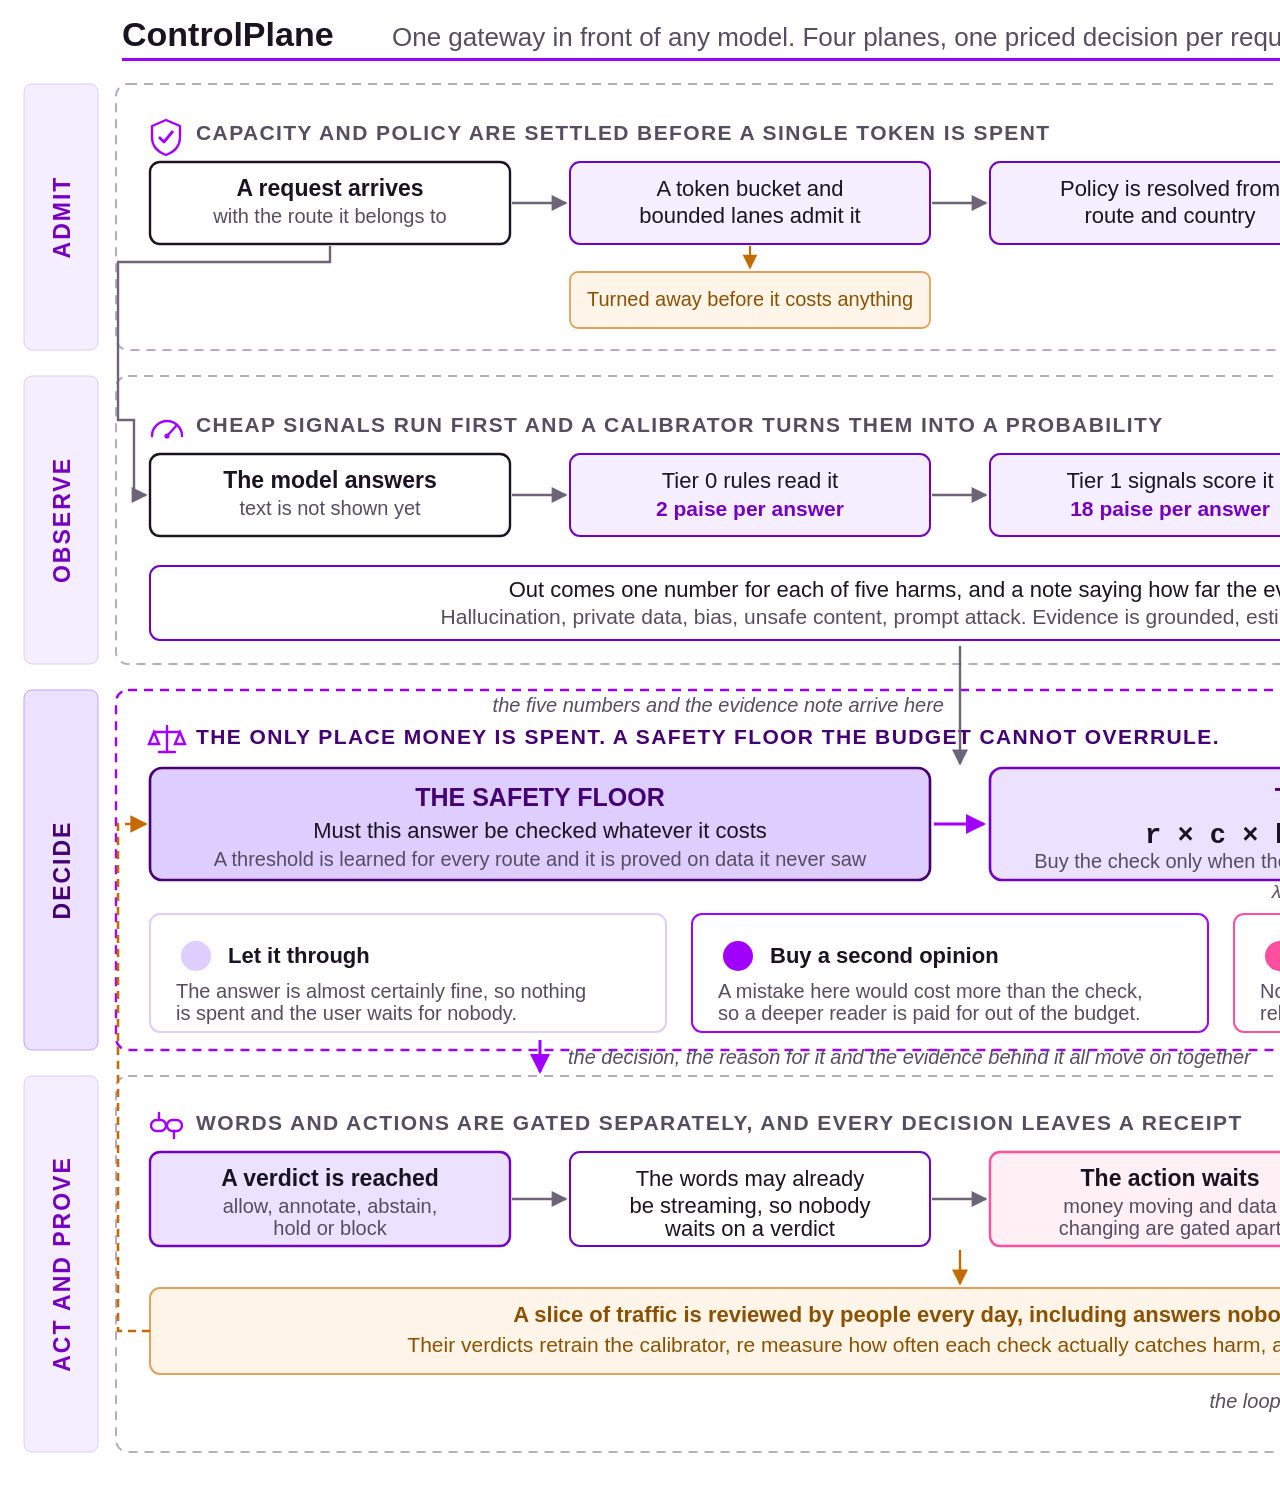
==== docs/images/architecture.html @ 7265138f "docs: redraw the architecture and trace diagrams in a research style Both were matplotlib output in " ====
<!doctype html>
<html><head><meta charset="utf-8">
<style>
  html,body{margin:0;padding:0;background:#ffffff;}
  svg{display:block;}
  .t{font-family:"Graphik","Segoe UI",Arial,sans-serif;}
</style></head><body>
<svg xmlns="http://www.w3.org/2000/svg" width="1900" height="1490" viewBox="0 0 1900 1490" class="t">
  <defs>
    <marker id="ar" viewBox="0 0 12 12" refX="10" refY="6" markerWidth="8" markerHeight="8" orient="auto-start-reverse">
      <path d="M1 1 L11 6 L1 11 z" fill="#6E6478"/>
    </marker>
    <marker id="arp" viewBox="0 0 12 12" refX="10" refY="6" markerWidth="8" markerHeight="8" orient="auto-start-reverse">
      <path d="M1 1 L11 6 L1 11 z" fill="#A100FF"/>
    </marker>
    <marker id="arf" viewBox="0 0 12 12" refX="10" refY="6" markerWidth="8" markerHeight="8" orient="auto-start-reverse">
      <path d="M1 1 L11 6 L1 11 z" fill="#C36A00"/>
    </marker>
  </defs>

  <rect width="1900" height="1490" fill="#ffffff"/>

  <!-- ===== TITLE ===== -->
  <text x="122" y="46" font-size="34" font-weight="700" fill="#1A1422">ControlPlane</text>
  <text x="392" y="46" font-size="26" fill="#554D60">One gateway in front of any model. Four planes, one priced decision per request.</text>
  <rect x="122" y="58" width="1756" height="3" fill="#A100FF"/>

  <!-- ================= BAND 1  ADMIT ================= -->
  <rect x="24" y="84" width="74" height="266" rx="8" fill="#F4EEFF" stroke="#DECDFF"/>
  <text transform="translate(70,217) rotate(-90)" text-anchor="middle" font-size="23" font-weight="700" fill="#7500C0" letter-spacing="2">ADMIT</text>
  <rect x="116" y="84" width="1762" height="266" rx="12" fill="none" stroke="#B9A8CC" stroke-width="2" stroke-dasharray="9 7"/>

  <!-- shield glyph -->
  <g transform="translate(150,118)" stroke="#A100FF" stroke-width="2.4" fill="none" stroke-linejoin="round">
    <path d="M16 2 L30 8 v11 c0 9 -6 15 -14 18 c-8 -3 -14 -9 -14 -18 V8 z"/>
    <path d="M9 19 l5 5 l9 -11" stroke-width="2.8"/>
  </g>
  <text x="196" y="140" font-size="21" font-weight="600" fill="#554D60" letter-spacing="1.4">CAPACITY AND POLICY ARE SETTLED BEFORE A SINGLE TOKEN IS SPENT</text>

  <rect x="150" y="162" width="360" height="82" rx="10" fill="#FFFFFF" stroke="#1A1422" stroke-width="2.4"/>
  <text x="330" y="196" text-anchor="middle" font-size="23" font-weight="700" fill="#1A1422">A request arrives</text>
  <text x="330" y="223" text-anchor="middle" font-size="20" fill="#554D60">with the route it belongs to</text>

  <rect x="570" y="162" width="360" height="82" rx="10" fill="#F4EEFF" stroke="#7500C0" stroke-width="2"/>
  <text x="750" y="196" text-anchor="middle" font-size="22" fill="#1A1422">A token bucket and</text>
  <text x="750" y="223" text-anchor="middle" font-size="22" fill="#1A1422">bounded lanes admit it</text>

  <rect x="990" y="162" width="360" height="82" rx="10" fill="#F4EEFF" stroke="#7500C0" stroke-width="2"/>
  <text x="1170" y="196" text-anchor="middle" font-size="22" fill="#1A1422">Policy is resolved from</text>
  <text x="1170" y="223" text-anchor="middle" font-size="22" fill="#1A1422">route and country</text>

  <rect x="1410" y="162" width="360" height="82" rx="10" fill="#F4EEFF" stroke="#7500C0" stroke-width="2"/>
  <text x="1590" y="196" text-anchor="middle" font-size="22" fill="#1A1422">The prompt is scanned</text>
  <text x="1590" y="223" text-anchor="middle" font-size="22" fill="#1A1422">before the model runs</text>

  <line x1="512" y1="203" x2="566" y2="203" stroke="#6E6478" stroke-width="2.4" marker-end="url(#ar)"/>
  <line x1="932" y1="203" x2="986" y2="203" stroke="#6E6478" stroke-width="2.4" marker-end="url(#ar)"/>
  <line x1="1352" y1="203" x2="1406" y2="203" stroke="#6E6478" stroke-width="2.4" marker-end="url(#ar)"/>

  <rect x="570" y="272" width="360" height="56" rx="8" fill="#FFF4E8" stroke="#E2A15A" stroke-width="1.8"/>
  <text x="750" y="306" text-anchor="middle" font-size="20" fill="#8A5200">Turned away before it costs anything</text>
  <line x1="750" y1="246" x2="750" y2="268" stroke="#C36A00" stroke-width="2.2" marker-end="url(#arf)"/>

  <rect x="1410" y="272" width="360" height="56" rx="8" fill="#FFF4E8" stroke="#E2A15A" stroke-width="1.8"/>
  <text x="1590" y="306" text-anchor="middle" font-size="20" fill="#8A5200">Stopped before the model is called</text>
  <line x1="1590" y1="246" x2="1590" y2="268" stroke="#C36A00" stroke-width="2.2" marker-end="url(#arf)"/>

  <!-- ================= BAND 2  OBSERVE ================= -->
  <rect x="24" y="376" width="74" height="288" rx="8" fill="#F4EEFF" stroke="#DECDFF"/>
  <text transform="translate(70,520) rotate(-90)" text-anchor="middle" font-size="23" font-weight="700" fill="#7500C0" letter-spacing="2">OBSERVE</text>
  <rect x="116" y="376" width="1762" height="288" rx="12" fill="none" stroke="#B9A8CC" stroke-width="2" stroke-dasharray="9 7"/>

  <!-- gauge glyph -->
  <g transform="translate(150,410)" stroke="#A100FF" stroke-width="2.4" fill="none" stroke-linecap="round">
    <path d="M2 26 a15 15 0 0 1 30 0"/>
    <line x1="17" y1="26" x2="27" y2="15"/>
    <circle cx="17" cy="26" r="2.6" fill="#A100FF" stroke="none"/>
  </g>
  <text x="196" y="432" font-size="21" font-weight="600" fill="#554D60" letter-spacing="1.4">CHEAP SIGNALS RUN FIRST AND A CALIBRATOR TURNS THEM INTO A PROBABILITY</text>

  <rect x="150" y="454" width="360" height="82" rx="10" fill="#FFFFFF" stroke="#1A1422" stroke-width="2.4"/>
  <text x="330" y="488" text-anchor="middle" font-size="23" font-weight="700" fill="#1A1422">The model answers</text>
  <text x="330" y="515" text-anchor="middle" font-size="20" fill="#554D60">text is not shown yet</text>

  <rect x="570" y="454" width="360" height="82" rx="10" fill="#F4EEFF" stroke="#7500C0" stroke-width="2"/>
  <text x="750" y="488" text-anchor="middle" font-size="22" fill="#1A1422">Tier 0 rules read it</text>
  <text x="750" y="516" text-anchor="middle" font-size="21" font-weight="600" fill="#7500C0">2 paise per answer</text>

  <rect x="990" y="454" width="360" height="82" rx="10" fill="#F4EEFF" stroke="#7500C0" stroke-width="2"/>
  <text x="1170" y="488" text-anchor="middle" font-size="22" fill="#1A1422">Tier 1 signals score it</text>
  <text x="1170" y="516" text-anchor="middle" font-size="21" font-weight="600" fill="#7500C0">18 paise per answer</text>

  <rect x="1410" y="454" width="360" height="82" rx="10" fill="#ECE2FF" stroke="#7500C0" stroke-width="2.4"/>
  <text x="1590" y="488" text-anchor="middle" font-size="22" fill="#1A1422">Isotonic calibration</text>
  <text x="1590" y="516" text-anchor="middle" font-size="22" fill="#1A1422">makes the score honest</text>

  <line x1="512" y1="495" x2="566" y2="495" stroke="#6E6478" stroke-width="2.4" marker-end="url(#ar)"/>
  <line x1="932" y1="495" x2="986" y2="495" stroke="#6E6478" stroke-width="2.4" marker-end="url(#ar)"/>
  <line x1="1352" y1="495" x2="1406" y2="495" stroke="#6E6478" stroke-width="2.4" marker-end="url(#ar)"/>

  <rect x="150" y="566" width="1620" height="74" rx="10" fill="#FFFFFF" stroke="#7500C0" stroke-width="2"/>
  <text x="960" y="597" text-anchor="middle" font-size="22" fill="#1A1422">Out comes one number for each of five harms, and a note saying how far the evidence goes.</text>
  <text x="960" y="624" text-anchor="middle" font-size="21" fill="#554D60">Hallucination, private data, bias, unsafe content, prompt attack. Evidence is grounded, estimable or unverifiable.</text>

  <!-- flow admit -> observe -->
  <path d="M330 246 L330 262 L118 262 L118 420 L134 420 L134 495 L146 495" fill="none" stroke="#6E6478" stroke-width="2.4" marker-end="url(#ar)"/>

  <!-- ================= BAND 3  DECIDE ================= -->
  <rect x="24" y="690" width="74" height="360" rx="8" fill="#ECE2FF" stroke="#C2A3FF"/>
  <text transform="translate(70,870) rotate(-90)" text-anchor="middle" font-size="23" font-weight="700" fill="#450073" letter-spacing="2">DECIDE</text>
  <rect x="116" y="690" width="1762" height="360" rx="12" fill="none" stroke="#A100FF" stroke-width="2.4" stroke-dasharray="9 7"/>

  <!-- scales glyph -->
  <g transform="translate(150,722)" stroke="#A100FF" stroke-width="2.4" fill="none" stroke-linecap="round">
    <line x1="17" y1="4" x2="17" y2="30"/><line x1="4" y1="10" x2="30" y2="10"/>
    <path d="M4 10 L-1 22 h10 z" fill="#F4EEFF"/><path d="M30 10 L25 22 h10 z" fill="#F4EEFF"/>
    <line x1="9" y1="30" x2="25" y2="30"/>
  </g>
  <text x="196" y="744" font-size="21" font-weight="600" fill="#450073" letter-spacing="1.4">THE ONLY PLACE MONEY IS SPENT. A SAFETY FLOOR THE BUDGET CANNOT OVERRULE.</text>

  <rect x="150" y="768" width="780" height="112" rx="12" fill="#DECDFF" stroke="#450073" stroke-width="2.6"/>
  <text x="540" y="806" text-anchor="middle" font-size="25" font-weight="700" fill="#450073">THE SAFETY FLOOR</text>
  <text x="540" y="838" text-anchor="middle" font-size="22" fill="#1A1422">Must this answer be checked whatever it costs</text>
  <text x="540" y="866" text-anchor="middle" font-size="20" fill="#554D60">A threshold is learned for every route and it is proved on data it never saw</text>

  <rect x="990" y="768" width="780" height="112" rx="12" fill="#ECE2FF" stroke="#7500C0" stroke-width="2.6"/>
  <text x="1380" y="806" text-anchor="middle" font-size="25" font-weight="700" fill="#450073">THE ALLOCATOR</text>
  <text x="1380" y="843" text-anchor="middle" font-size="27" font-weight="700" fill="#1A1422" font-family="Consolas,monospace">r &#215; c &#215; k  &#62;  (1 + &#955;) &#215; (v + d)</text>
  <text x="1380" y="868" text-anchor="middle" font-size="20" fill="#554D60">Buy the check only when the damage it prevents is worth more than the check</text>

  <line x1="934" y1="824" x2="984" y2="824" stroke="#A100FF" stroke-width="3" marker-end="url(#arp)"/>

  <!-- three regime cards -->
  <rect x="150" y="914" width="516" height="118" rx="10" fill="#FFFFFF" stroke="#DECDFF" stroke-width="2"/>
  <circle cx="196" cy="956" r="15" fill="#DECDFF"/>
  <text x="228" y="963" font-size="22" font-weight="700" fill="#1A1422">Let it through</text>
  <text x="176" y="998" font-size="20" fill="#554D60">The answer is almost certainly fine, so nothing</text>
  <text x="176" y="1020" font-size="20" fill="#554D60">is spent and the user waits for nobody.</text>

  <rect x="692" y="914" width="516" height="118" rx="10" fill="#FFFFFF" stroke="#A100FF" stroke-width="2"/>
  <circle cx="738" cy="956" r="15" fill="#A100FF"/>
  <text x="770" y="963" font-size="22" font-weight="700" fill="#1A1422">Buy a second opinion</text>
  <text x="718" y="998" font-size="20" fill="#554D60">A mistake here would cost more than the check,</text>
  <text x="718" y="1020" font-size="20" fill="#554D60">so a deeper reader is paid for out of the budget.</text>

  <rect x="1234" y="914" width="536" height="118" rx="10" fill="#FFFFFF" stroke="#FF50A0" stroke-width="2"/>
  <circle cx="1280" cy="956" r="15" fill="#FF50A0"/>
  <text x="1312" y="963" font-size="22" font-weight="700" fill="#1A1422">Hold it back</text>
  <text x="1260" y="998" font-size="20" fill="#554D60">No amount of checking would make this safe to</text>
  <text x="1260" y="1020" font-size="20" fill="#554D60">release, so it never reaches the person.</text>

  <path d="M960 646 L960 764" fill="none" stroke="#6E6478" stroke-width="2.4" marker-end="url(#ar)"/>
  <text x="944" y="712" text-anchor="end" font-size="20" fill="#554D60" font-style="italic">the five numbers and the evidence note arrive here</text>

  <text x="1770" y="898" text-anchor="end" font-size="19" fill="#554D60" font-style="italic">&#955; rises when the budget runs hot and falls when it runs cool</text>

  <!-- ================= BAND 4  ACT AND PROVE ================= -->
  <rect x="24" y="1076" width="74" height="376" rx="8" fill="#F4EEFF" stroke="#DECDFF"/>
  <text transform="translate(70,1264) rotate(-90)" text-anchor="middle" font-size="23" font-weight="700" fill="#7500C0" letter-spacing="2">ACT AND PROVE</text>
  <rect x="116" y="1076" width="1762" height="376" rx="12" fill="none" stroke="#B9A8CC" stroke-width="2" stroke-dasharray="9 7"/>

  <!-- chain glyph -->
  <g transform="translate(150,1108)" stroke="#A100FF" stroke-width="2.4" fill="none" stroke-linecap="round">
    <rect x="1" y="12" width="15" height="11" rx="5.5"/><rect x="17" y="12" width="15" height="11" rx="5.5"/>
    <line x1="9" y1="12" x2="9" y2="5"/><line x1="24" y1="23" x2="24" y2="30"/>
  </g>
  <text x="196" y="1130" font-size="21" font-weight="600" fill="#554D60" letter-spacing="1.4">WORDS AND ACTIONS ARE GATED SEPARATELY, AND EVERY DECISION LEAVES A RECEIPT</text>

  <rect x="150" y="1152" width="360" height="94" rx="10" fill="#ECE2FF" stroke="#7500C0" stroke-width="2.4"/>
  <text x="330" y="1186" text-anchor="middle" font-size="23" font-weight="700" fill="#1A1422">A verdict is reached</text>
  <text x="330" y="1213" text-anchor="middle" font-size="20" fill="#554D60">allow, annotate, abstain,</text>
  <text x="330" y="1235" text-anchor="middle" font-size="20" fill="#554D60">hold or block</text>

  <rect x="570" y="1152" width="360" height="94" rx="10" fill="#FFFFFF" stroke="#7500C0" stroke-width="2"/>
  <text x="750" y="1186" text-anchor="middle" font-size="22" fill="#1A1422">The words may already</text>
  <text x="750" y="1213" text-anchor="middle" font-size="22" fill="#1A1422">be streaming, so nobody</text>
  <text x="750" y="1236" text-anchor="middle" font-size="22" fill="#1A1422">waits on a verdict</text>

  <rect x="990" y="1152" width="360" height="94" rx="10" fill="#FFF0F6" stroke="#FF50A0" stroke-width="2.4"/>
  <text x="1170" y="1186" text-anchor="middle" font-size="23" font-weight="700" fill="#1A1422">The action waits</text>
  <text x="1170" y="1213" text-anchor="middle" font-size="20" fill="#554D60">money moving and data</text>
  <text x="1170" y="1235" text-anchor="middle" font-size="20" fill="#554D60">changing are gated apart</text>

  <rect x="1410" y="1152" width="360" height="94" rx="10" fill="#F4EEFF" stroke="#7500C0" stroke-width="2"/>
  <text x="1590" y="1186" text-anchor="middle" font-size="22" fill="#1A1422">Every decision is written</text>
  <text x="1590" y="1213" text-anchor="middle" font-size="22" fill="#1A1422">to a chained record that</text>
  <text x="1590" y="1236" text-anchor="middle" font-size="22" fill="#1A1422">cannot be edited later</text>

  <line x1="512" y1="1199" x2="566" y2="1199" stroke="#6E6478" stroke-width="2.4" marker-end="url(#ar)"/>
  <line x1="932" y1="1199" x2="986" y2="1199" stroke="#6E6478" stroke-width="2.4" marker-end="url(#ar)"/>
  <line x1="1352" y1="1199" x2="1406" y2="1199" stroke="#6E6478" stroke-width="2.4" marker-end="url(#ar)"/>

  <rect x="150" y="1288" width="1620" height="86" rx="10" fill="#FFF4E8" stroke="#E2A15A" stroke-width="2"/>
  <text x="960" y="1322" text-anchor="middle" font-size="22" font-weight="700" fill="#8A5200">A slice of traffic is reviewed by people every day, including answers nobody checked.</text>
  <text x="960" y="1352" text-anchor="middle" font-size="21" fill="#8A5200">Their verdicts retrain the calibrator, re measure how often each check actually catches harm, and move the safety floor.</text>

  <path d="M960 1250 L960 1284" fill="none" stroke="#C36A00" stroke-width="2.4" marker-end="url(#arf)"/>
  <path d="M150 1331 L118 1331 L118 824 L146 824" fill="none" stroke="#C36A00" stroke-width="2.6" stroke-dasharray="8 6" marker-end="url(#arf)"/>
  <text x="1782" y="1408" text-anchor="end" font-size="20" fill="#554D60" font-style="italic">the loop closes here, so the numbers stay true as traffic changes</text>

  <!-- decide -> act -->
  <path d="M540 1040 L540 1072" fill="none" stroke="#A100FF" stroke-width="3" marker-end="url(#arp)"/>
  <text x="568" y="1064" font-size="20" fill="#554D60" font-style="italic">the decision, the reason for it and the evidence behind it all move on together</text>
</svg>
</body></html>
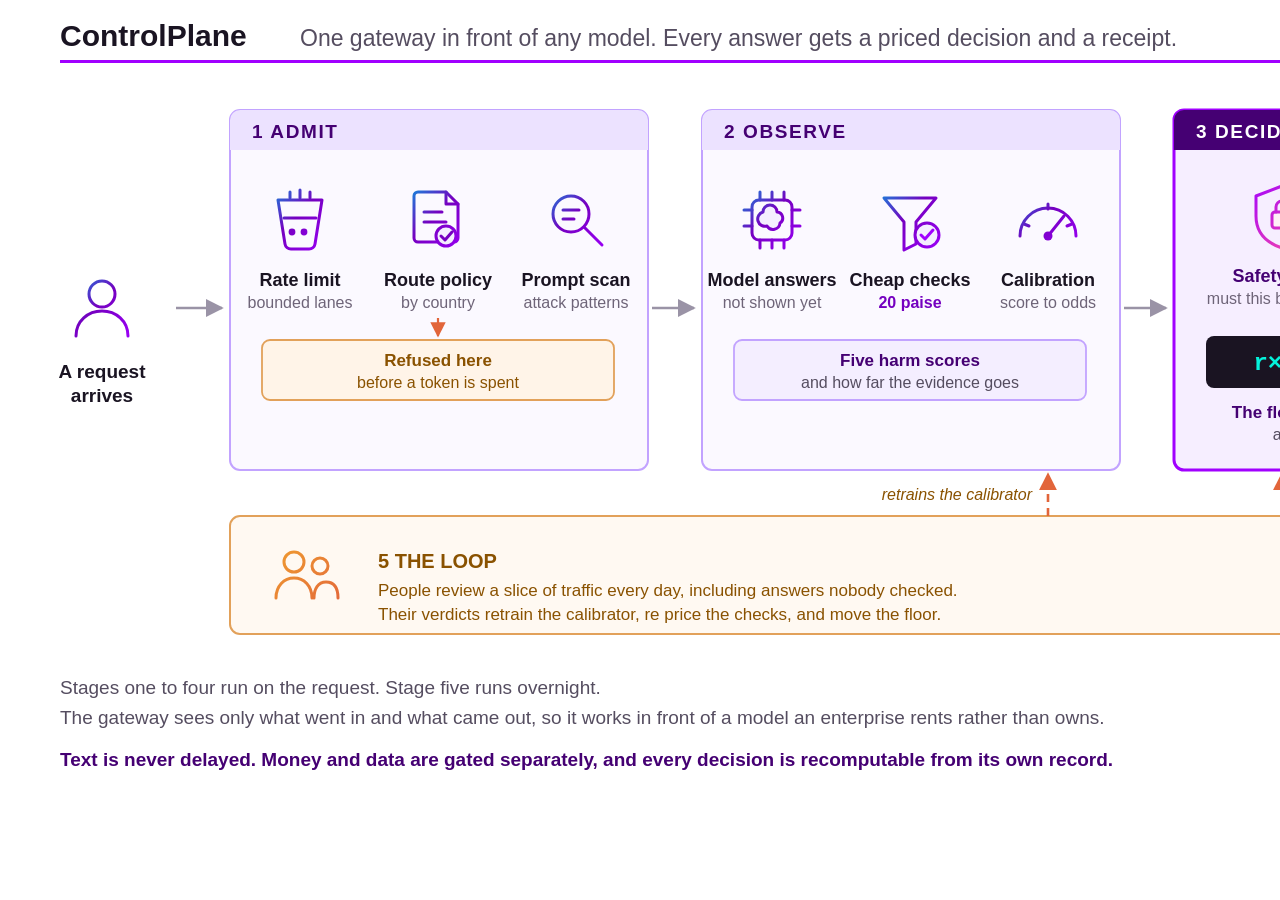
==== commit 23ed0a16: "docs: redraw the architecture diagram as an icon flow The previous version was rounded boxes contain" ====
--- a/docs/images/architecture.html
+++ b/docs/images/architecture.html
@@ -1,205 +1,258 @@
 <!doctype html>
 <html><head><meta charset="utf-8">
-<style>
-  html,body{margin:0;padding:0;background:#ffffff;}
-  svg{display:block;}
-  .t{font-family:"Graphik","Segoe UI",Arial,sans-serif;}
-</style></head><body>
-<svg xmlns="http://www.w3.org/2000/svg" width="1900" height="1490" viewBox="0 0 1900 1490" class="t">
-  <defs>
-    <marker id="ar" viewBox="0 0 12 12" refX="10" refY="6" markerWidth="8" markerHeight="8" orient="auto-start-reverse">
-      <path d="M1 1 L11 6 L1 11 z" fill="#6E6478"/>
-    </marker>
-    <marker id="arp" viewBox="0 0 12 12" refX="10" refY="6" markerWidth="8" markerHeight="8" orient="auto-start-reverse">
-      <path d="M1 1 L11 6 L1 11 z" fill="#A100FF"/>
-    </marker>
-    <marker id="arf" viewBox="0 0 12 12" refX="10" refY="6" markerWidth="8" markerHeight="8" orient="auto-start-reverse">
-      <path d="M1 1 L11 6 L1 11 z" fill="#C36A00"/>
-    </marker>
-  </defs>
-
-  <rect width="1900" height="1490" fill="#ffffff"/>
-
-  <!-- ===== TITLE ===== -->
-  <text x="122" y="46" font-size="34" font-weight="700" fill="#1A1422">ControlPlane</text>
-  <text x="392" y="46" font-size="26" fill="#554D60">One gateway in front of any model. Four planes, one priced decision per request.</text>
-  <rect x="122" y="58" width="1756" height="3" fill="#A100FF"/>
-
-  <!-- ================= BAND 1  ADMIT ================= -->
-  <rect x="24" y="84" width="74" height="266" rx="8" fill="#F4EEFF" stroke="#DECDFF"/>
-  <text transform="translate(70,217) rotate(-90)" text-anchor="middle" font-size="23" font-weight="700" fill="#7500C0" letter-spacing="2">ADMIT</text>
-  <rect x="116" y="84" width="1762" height="266" rx="12" fill="none" stroke="#B9A8CC" stroke-width="2" stroke-dasharray="9 7"/>
-
-  <!-- shield glyph -->
-  <g transform="translate(150,118)" stroke="#A100FF" stroke-width="2.4" fill="none" stroke-linejoin="round">
-    <path d="M16 2 L30 8 v11 c0 9 -6 15 -14 18 c-8 -3 -14 -9 -14 -18 V8 z"/>
-    <path d="M9 19 l5 5 l9 -11" stroke-width="2.8"/>
-  </g>
-  <text x="196" y="140" font-size="21" font-weight="600" fill="#554D60" letter-spacing="1.4">CAPACITY AND POLICY ARE SETTLED BEFORE A SINGLE TOKEN IS SPENT</text>
-
-  <rect x="150" y="162" width="360" height="82" rx="10" fill="#FFFFFF" stroke="#1A1422" stroke-width="2.4"/>
-  <text x="330" y="196" text-anchor="middle" font-size="23" font-weight="700" fill="#1A1422">A request arrives</text>
-  <text x="330" y="223" text-anchor="middle" font-size="20" fill="#554D60">with the route it belongs to</text>
-
-  <rect x="570" y="162" width="360" height="82" rx="10" fill="#F4EEFF" stroke="#7500C0" stroke-width="2"/>
-  <text x="750" y="196" text-anchor="middle" font-size="22" fill="#1A1422">A token bucket and</text>
-  <text x="750" y="223" text-anchor="middle" font-size="22" fill="#1A1422">bounded lanes admit it</text>
-
-  <rect x="990" y="162" width="360" height="82" rx="10" fill="#F4EEFF" stroke="#7500C0" stroke-width="2"/>
-  <text x="1170" y="196" text-anchor="middle" font-size="22" fill="#1A1422">Policy is resolved from</text>
-  <text x="1170" y="223" text-anchor="middle" font-size="22" fill="#1A1422">route and country</text>
-
-  <rect x="1410" y="162" width="360" height="82" rx="10" fill="#F4EEFF" stroke="#7500C0" stroke-width="2"/>
-  <text x="1590" y="196" text-anchor="middle" font-size="22" fill="#1A1422">The prompt is scanned</text>
-  <text x="1590" y="223" text-anchor="middle" font-size="22" fill="#1A1422">before the model runs</text>
-
-  <line x1="512" y1="203" x2="566" y2="203" stroke="#6E6478" stroke-width="2.4" marker-end="url(#ar)"/>
-  <line x1="932" y1="203" x2="986" y2="203" stroke="#6E6478" stroke-width="2.4" marker-end="url(#ar)"/>
-  <line x1="1352" y1="203" x2="1406" y2="203" stroke="#6E6478" stroke-width="2.4" marker-end="url(#ar)"/>
-
-  <rect x="570" y="272" width="360" height="56" rx="8" fill="#FFF4E8" stroke="#E2A15A" stroke-width="1.8"/>
-  <text x="750" y="306" text-anchor="middle" font-size="20" fill="#8A5200">Turned away before it costs anything</text>
-  <line x1="750" y1="246" x2="750" y2="268" stroke="#C36A00" stroke-width="2.2" marker-end="url(#arf)"/>
-
-  <rect x="1410" y="272" width="360" height="56" rx="8" fill="#FFF4E8" stroke="#E2A15A" stroke-width="1.8"/>
-  <text x="1590" y="306" text-anchor="middle" font-size="20" fill="#8A5200">Stopped before the model is called</text>
-  <line x1="1590" y1="246" x2="1590" y2="268" stroke="#C36A00" stroke-width="2.2" marker-end="url(#arf)"/>
-
-  <!-- ================= BAND 2  OBSERVE ================= -->
-  <rect x="24" y="376" width="74" height="288" rx="8" fill="#F4EEFF" stroke="#DECDFF"/>
-  <text transform="translate(70,520) rotate(-90)" text-anchor="middle" font-size="23" font-weight="700" fill="#7500C0" letter-spacing="2">OBSERVE</text>
-  <rect x="116" y="376" width="1762" height="288" rx="12" fill="none" stroke="#B9A8CC" stroke-width="2" stroke-dasharray="9 7"/>
-
-  <!-- gauge glyph -->
-  <g transform="translate(150,410)" stroke="#A100FF" stroke-width="2.4" fill="none" stroke-linecap="round">
-    <path d="M2 26 a15 15 0 0 1 30 0"/>
-    <line x1="17" y1="26" x2="27" y2="15"/>
-    <circle cx="17" cy="26" r="2.6" fill="#A100FF" stroke="none"/>
-  </g>
-  <text x="196" y="432" font-size="21" font-weight="600" fill="#554D60" letter-spacing="1.4">CHEAP SIGNALS RUN FIRST AND A CALIBRATOR TURNS THEM INTO A PROBABILITY</text>
-
-  <rect x="150" y="454" width="360" height="82" rx="10" fill="#FFFFFF" stroke="#1A1422" stroke-width="2.4"/>
-  <text x="330" y="488" text-anchor="middle" font-size="23" font-weight="700" fill="#1A1422">The model answers</text>
-  <text x="330" y="515" text-anchor="middle" font-size="20" fill="#554D60">text is not shown yet</text>
-
-  <rect x="570" y="454" width="360" height="82" rx="10" fill="#F4EEFF" stroke="#7500C0" stroke-width="2"/>
-  <text x="750" y="488" text-anchor="middle" font-size="22" fill="#1A1422">Tier 0 rules read it</text>
-  <text x="750" y="516" text-anchor="middle" font-size="21" font-weight="600" fill="#7500C0">2 paise per answer</text>
-
-  <rect x="990" y="454" width="360" height="82" rx="10" fill="#F4EEFF" stroke="#7500C0" stroke-width="2"/>
-  <text x="1170" y="488" text-anchor="middle" font-size="22" fill="#1A1422">Tier 1 signals score it</text>
-  <text x="1170" y="516" text-anchor="middle" font-size="21" font-weight="600" fill="#7500C0">18 paise per answer</text>
-
-  <rect x="1410" y="454" width="360" height="82" rx="10" fill="#ECE2FF" stroke="#7500C0" stroke-width="2.4"/>
-  <text x="1590" y="488" text-anchor="middle" font-size="22" fill="#1A1422">Isotonic calibration</text>
-  <text x="1590" y="516" text-anchor="middle" font-size="22" fill="#1A1422">makes the score honest</text>
-
-  <line x1="512" y1="495" x2="566" y2="495" stroke="#6E6478" stroke-width="2.4" marker-end="url(#ar)"/>
-  <line x1="932" y1="495" x2="986" y2="495" stroke="#6E6478" stroke-width="2.4" marker-end="url(#ar)"/>
-  <line x1="1352" y1="495" x2="1406" y2="495" stroke="#6E6478" stroke-width="2.4" marker-end="url(#ar)"/>
-
-  <rect x="150" y="566" width="1620" height="74" rx="10" fill="#FFFFFF" stroke="#7500C0" stroke-width="2"/>
-  <text x="960" y="597" text-anchor="middle" font-size="22" fill="#1A1422">Out comes one number for each of five harms, and a note saying how far the evidence goes.</text>
-  <text x="960" y="624" text-anchor="middle" font-size="21" fill="#554D60">Hallucination, private data, bias, unsafe content, prompt attack. Evidence is grounded, estimable or unverifiable.</text>
-
-  <!-- flow admit -> observe -->
-  <path d="M330 246 L330 262 L118 262 L118 420 L134 420 L134 495 L146 495" fill="none" stroke="#6E6478" stroke-width="2.4" marker-end="url(#ar)"/>
-
-  <!-- ================= BAND 3  DECIDE ================= -->
-  <rect x="24" y="690" width="74" height="360" rx="8" fill="#ECE2FF" stroke="#C2A3FF"/>
-  <text transform="translate(70,870) rotate(-90)" text-anchor="middle" font-size="23" font-weight="700" fill="#450073" letter-spacing="2">DECIDE</text>
-  <rect x="116" y="690" width="1762" height="360" rx="12" fill="none" stroke="#A100FF" stroke-width="2.4" stroke-dasharray="9 7"/>
-
-  <!-- scales glyph -->
-  <g transform="translate(150,722)" stroke="#A100FF" stroke-width="2.4" fill="none" stroke-linecap="round">
-    <line x1="17" y1="4" x2="17" y2="30"/><line x1="4" y1="10" x2="30" y2="10"/>
-    <path d="M4 10 L-1 22 h10 z" fill="#F4EEFF"/><path d="M30 10 L25 22 h10 z" fill="#F4EEFF"/>
-    <line x1="9" y1="30" x2="25" y2="30"/>
-  </g>
-  <text x="196" y="744" font-size="21" font-weight="600" fill="#450073" letter-spacing="1.4">THE ONLY PLACE MONEY IS SPENT. A SAFETY FLOOR THE BUDGET CANNOT OVERRULE.</text>
-
-  <rect x="150" y="768" width="780" height="112" rx="12" fill="#DECDFF" stroke="#450073" stroke-width="2.6"/>
-  <text x="540" y="806" text-anchor="middle" font-size="25" font-weight="700" fill="#450073">THE SAFETY FLOOR</text>
-  <text x="540" y="838" text-anchor="middle" font-size="22" fill="#1A1422">Must this answer be checked whatever it costs</text>
-  <text x="540" y="866" text-anchor="middle" font-size="20" fill="#554D60">A threshold is learned for every route and it is proved on data it never saw</text>
-
-  <rect x="990" y="768" width="780" height="112" rx="12" fill="#ECE2FF" stroke="#7500C0" stroke-width="2.6"/>
-  <text x="1380" y="806" text-anchor="middle" font-size="25" font-weight="700" fill="#450073">THE ALLOCATOR</text>
-  <text x="1380" y="843" text-anchor="middle" font-size="27" font-weight="700" fill="#1A1422" font-family="Consolas,monospace">r &#215; c &#215; k  &#62;  (1 + &#955;) &#215; (v + d)</text>
-  <text x="1380" y="868" text-anchor="middle" font-size="20" fill="#554D60">Buy the check only when the damage it prevents is worth more than the check</text>
-
-  <line x1="934" y1="824" x2="984" y2="824" stroke="#A100FF" stroke-width="3" marker-end="url(#arp)"/>
-
-  <!-- three regime cards -->
-  <rect x="150" y="914" width="516" height="118" rx="10" fill="#FFFFFF" stroke="#DECDFF" stroke-width="2"/>
-  <circle cx="196" cy="956" r="15" fill="#DECDFF"/>
-  <text x="228" y="963" font-size="22" font-weight="700" fill="#1A1422">Let it through</text>
-  <text x="176" y="998" font-size="20" fill="#554D60">The answer is almost certainly fine, so nothing</text>
-  <text x="176" y="1020" font-size="20" fill="#554D60">is spent and the user waits for nobody.</text>
-
-  <rect x="692" y="914" width="516" height="118" rx="10" fill="#FFFFFF" stroke="#A100FF" stroke-width="2"/>
-  <circle cx="738" cy="956" r="15" fill="#A100FF"/>
-  <text x="770" y="963" font-size="22" font-weight="700" fill="#1A1422">Buy a second opinion</text>
-  <text x="718" y="998" font-size="20" fill="#554D60">A mistake here would cost more than the check,</text>
-  <text x="718" y="1020" font-size="20" fill="#554D60">so a deeper reader is paid for out of the budget.</text>
-
-  <rect x="1234" y="914" width="536" height="118" rx="10" fill="#FFFFFF" stroke="#FF50A0" stroke-width="2"/>
-  <circle cx="1280" cy="956" r="15" fill="#FF50A0"/>
-  <text x="1312" y="963" font-size="22" font-weight="700" fill="#1A1422">Hold it back</text>
-  <text x="1260" y="998" font-size="20" fill="#554D60">No amount of checking would make this safe to</text>
-  <text x="1260" y="1020" font-size="20" fill="#554D60">release, so it never reaches the person.</text>
-
-  <path d="M960 646 L960 764" fill="none" stroke="#6E6478" stroke-width="2.4" marker-end="url(#ar)"/>
-  <text x="944" y="712" text-anchor="end" font-size="20" fill="#554D60" font-style="italic">the five numbers and the evidence note arrive here</text>
-
-  <text x="1770" y="898" text-anchor="end" font-size="19" fill="#554D60" font-style="italic">&#955; rises when the budget runs hot and falls when it runs cool</text>
-
-  <!-- ================= BAND 4  ACT AND PROVE ================= -->
-  <rect x="24" y="1076" width="74" height="376" rx="8" fill="#F4EEFF" stroke="#DECDFF"/>
-  <text transform="translate(70,1264) rotate(-90)" text-anchor="middle" font-size="23" font-weight="700" fill="#7500C0" letter-spacing="2">ACT AND PROVE</text>
-  <rect x="116" y="1076" width="1762" height="376" rx="12" fill="none" stroke="#B9A8CC" stroke-width="2" stroke-dasharray="9 7"/>
-
-  <!-- chain glyph -->
-  <g transform="translate(150,1108)" stroke="#A100FF" stroke-width="2.4" fill="none" stroke-linecap="round">
-    <rect x="1" y="12" width="15" height="11" rx="5.5"/><rect x="17" y="12" width="15" height="11" rx="5.5"/>
-    <line x1="9" y1="12" x2="9" y2="5"/><line x1="24" y1="23" x2="24" y2="30"/>
-  </g>
-  <text x="196" y="1130" font-size="21" font-weight="600" fill="#554D60" letter-spacing="1.4">WORDS AND ACTIONS ARE GATED SEPARATELY, AND EVERY DECISION LEAVES A RECEIPT</text>
-
-  <rect x="150" y="1152" width="360" height="94" rx="10" fill="#ECE2FF" stroke="#7500C0" stroke-width="2.4"/>
-  <text x="330" y="1186" text-anchor="middle" font-size="23" font-weight="700" fill="#1A1422">A verdict is reached</text>
-  <text x="330" y="1213" text-anchor="middle" font-size="20" fill="#554D60">allow, annotate, abstain,</text>
-  <text x="330" y="1235" text-anchor="middle" font-size="20" fill="#554D60">hold or block</text>
-
-  <rect x="570" y="1152" width="360" height="94" rx="10" fill="#FFFFFF" stroke="#7500C0" stroke-width="2"/>
-  <text x="750" y="1186" text-anchor="middle" font-size="22" fill="#1A1422">The words may already</text>
-  <text x="750" y="1213" text-anchor="middle" font-size="22" fill="#1A1422">be streaming, so nobody</text>
-  <text x="750" y="1236" text-anchor="middle" font-size="22" fill="#1A1422">waits on a verdict</text>
-
-  <rect x="990" y="1152" width="360" height="94" rx="10" fill="#FFF0F6" stroke="#FF50A0" stroke-width="2.4"/>
-  <text x="1170" y="1186" text-anchor="middle" font-size="23" font-weight="700" fill="#1A1422">The action waits</text>
-  <text x="1170" y="1213" text-anchor="middle" font-size="20" fill="#554D60">money moving and data</text>
-  <text x="1170" y="1235" text-anchor="middle" font-size="20" fill="#554D60">changing are gated apart</text>
-
-  <rect x="1410" y="1152" width="360" height="94" rx="10" fill="#F4EEFF" stroke="#7500C0" stroke-width="2"/>
-  <text x="1590" y="1186" text-anchor="middle" font-size="22" fill="#1A1422">Every decision is written</text>
-  <text x="1590" y="1213" text-anchor="middle" font-size="22" fill="#1A1422">to a chained record that</text>
-  <text x="1590" y="1236" text-anchor="middle" font-size="22" fill="#1A1422">cannot be edited later</text>
-
-  <line x1="512" y1="1199" x2="566" y2="1199" stroke="#6E6478" stroke-width="2.4" marker-end="url(#ar)"/>
-  <line x1="932" y1="1199" x2="986" y2="1199" stroke="#6E6478" stroke-width="2.4" marker-end="url(#ar)"/>
-  <line x1="1352" y1="1199" x2="1406" y2="1199" stroke="#6E6478" stroke-width="2.4" marker-end="url(#ar)"/>
-
-  <rect x="150" y="1288" width="1620" height="86" rx="10" fill="#FFF4E8" stroke="#E2A15A" stroke-width="2"/>
-  <text x="960" y="1322" text-anchor="middle" font-size="22" font-weight="700" fill="#8A5200">A slice of traffic is reviewed by people every day, including answers nobody checked.</text>
-  <text x="960" y="1352" text-anchor="middle" font-size="21" fill="#8A5200">Their verdicts retrain the calibrator, re measure how often each check actually catches harm, and move the safety floor.</text>
-
-  <path d="M960 1250 L960 1284" fill="none" stroke="#C36A00" stroke-width="2.4" marker-end="url(#arf)"/>
-  <path d="M150 1331 L118 1331 L118 824 L146 824" fill="none" stroke="#C36A00" stroke-width="2.6" stroke-dasharray="8 6" marker-end="url(#arf)"/>
-  <text x="1782" y="1408" text-anchor="end" font-size="20" fill="#554D60" font-style="italic">the loop closes here, so the numbers stay true as traffic changes</text>
-
-  <!-- decide -> act -->
-  <path d="M540 1040 L540 1072" fill="none" stroke="#A100FF" stroke-width="3" marker-end="url(#arp)"/>
-  <text x="568" y="1064" font-size="20" fill="#554D60" font-style="italic">the decision, the reason for it and the evidence behind it all move on together</text>
+<style>html,body{margin:0;padding:0;background:#fff}svg{display:block}
+.t{font-family:"Graphik","Segoe UI",Arial,sans-serif}</style></head><body>
+<svg xmlns="http://www.w3.org/2000/svg" width="2040" height="800" viewBox="0 0 2040 800" class="t">
+<defs>
+  <linearGradient id="gp" gradientUnits="userSpaceOnUse" x1="4" y1="4" x2="72" y2="72">
+    <stop offset="0" stop-color="#00A3E0"/><stop offset="0.45" stop-color="#7500C0"/><stop offset="1" stop-color="#A100FF"/>
+  </linearGradient>
+  <linearGradient id="gm" gradientUnits="userSpaceOnUse" x1="4" y1="4" x2="72" y2="72">
+    <stop offset="0" stop-color="#A100FF"/><stop offset="1" stop-color="#FF50A0"/>
+  </linearGradient>
+  <linearGradient id="go" gradientUnits="userSpaceOnUse" x1="4" y1="4" x2="72" y2="72">
+    <stop offset="0" stop-color="#F0A030"/><stop offset="1" stop-color="#E2653A"/>
+  </linearGradient>
+  <marker id="ar" viewBox="0 0 10 10" refX="9" refY="5" markerWidth="7" markerHeight="7" orient="auto-start-reverse">
+    <path d="M0 0 L10 5 L0 10 z" fill="#9A93A6"/></marker>
+  <marker id="arp" viewBox="0 0 10 10" refX="9" refY="5" markerWidth="7" markerHeight="7" orient="auto-start-reverse">
+    <path d="M0 0 L10 5 L0 10 z" fill="#7500C0"/></marker>
+  <marker id="aro" viewBox="0 0 10 10" refX="9" refY="5" markerWidth="7" markerHeight="7" orient="auto-start-reverse">
+    <path d="M0 0 L10 5 L0 10 z" fill="#E2653A"/></marker>
+
+  <!-- ============ ICON LIBRARY, 76x76 cells ============ -->
+  <g id="i-user" fill="none" stroke="url(#gp)" stroke-width="3" stroke-linecap="round" stroke-linejoin="round">
+    <circle cx="38" cy="24" r="13"/>
+    <path d="M12 66 c0 -15 12 -25 26 -25 s26 10 26 25"/>
+  </g>
+
+  <g id="i-rate" fill="none" stroke="url(#gp)" stroke-width="3" stroke-linecap="round" stroke-linejoin="round">
+    <path d="M16 18 h44 l-7 44 a6 6 0 0 1 -6 5 h-18 a6 6 0 0 1 -6 -5 z"/>
+    <path d="M22 36 h32"/>
+    <circle cx="30" cy="50" r="3.4" fill="url(#gp)" stroke="none"/>
+    <circle cx="42" cy="50" r="3.4" fill="url(#gp)" stroke="none"/>
+    <path d="M28 10 v6 M38 8 v8 M48 10 v6"/>
+  </g>
+
+  <g id="i-policy" fill="none" stroke="url(#gp)" stroke-width="3" stroke-linecap="round" stroke-linejoin="round">
+    <path d="M18 10 h28 l12 12 v34 a4 4 0 0 1 -4 4 h-36 a4 4 0 0 1 -4 -4 v-42 a4 4 0 0 1 4 -4 z"/>
+    <path d="M46 10 v12 h12"/>
+    <path d="M24 30 h18 M24 40 h22"/>
+    <circle cx="46" cy="54" r="10" fill="#F4EEFF"/>
+    <path d="M41 54 l4 4 l7 -8" stroke="#7500C0"/>
+  </g>
+
+  <g id="i-scan" fill="none" stroke="url(#gp)" stroke-width="3" stroke-linecap="round" stroke-linejoin="round">
+    <circle cx="33" cy="32" r="18"/>
+    <path d="M46 45 L64 63"/>
+    <path d="M25 28 h16 M25 37 h11"/>
+  </g>
+
+  <g id="i-model" fill="none" stroke="url(#gp)" stroke-width="3" stroke-linecap="round" stroke-linejoin="round">
+    <rect x="18" y="18" width="40" height="40" rx="7"/>
+    <path d="M29 30 a7 7 0 0 1 14 0 a6 6 0 0 1 3 11 a7 7 0 0 1 -13 3 a6 6 0 0 1 -4 -14 z" fill="#F4EEFF"/>
+    <path d="M26 10 v8 M38 10 v8 M50 10 v8 M26 58 v8 M38 58 v8 M50 58 v8"/>
+    <path d="M10 28 h8 M10 44 h8 M58 28 h8 M58 44 h8"/>
+  </g>
+
+  <g id="i-checks" fill="none" stroke="url(#gp)" stroke-width="3" stroke-linecap="round" stroke-linejoin="round">
+    <path d="M12 16 h52 l-20 24 v22 l-12 6 v-28 z"/>
+    <circle cx="55" cy="53" r="12" fill="#F4EEFF"/>
+    <path d="M49 53 l4 4 l8 -9" stroke="#A100FF"/>
+  </g>
+
+  <g id="i-dial" fill="none" stroke="url(#gp)" stroke-width="3" stroke-linecap="round" stroke-linejoin="round">
+    <path d="M10 54 a28 28 0 0 1 56 0"/>
+    <path d="M38 54 L54 34"/>
+    <circle cx="38" cy="54" r="4.5" fill="url(#gp)" stroke="none"/>
+    <path d="M14 42 l5 2 M38 22 v5 M62 42 l-5 2"/>
+  </g>
+
+  <g id="i-floor" fill="none" stroke="url(#gm)" stroke-width="3" stroke-linecap="round" stroke-linejoin="round">
+    <path d="M38 8 L64 18 v20 c0 17 -11 27 -26 32 c-15 -5 -26 -15 -26 -32 V18 z"/>
+    <rect x="28" y="34" width="20" height="16" rx="3" fill="#FFF0F6"/>
+    <path d="M32 34 v-5 a6 6 0 0 1 12 0 v5"/>
+  </g>
+
+  <g id="i-scales" fill="none" stroke="url(#gm)" stroke-width="3" stroke-linecap="round" stroke-linejoin="round">
+    <line x1="38" y1="14" x2="38" y2="60"/>
+    <line x1="12" y1="24" x2="64" y2="24"/>
+    <line x1="26" y1="62" x2="50" y2="62"/>
+    <circle cx="38" cy="14" r="3.6" fill="url(#gm)" stroke="none"/>
+    <path d="M12 24 L3 44 a11 8 0 0 0 18 0 z" fill="#FFF0F6"/>
+    <path d="M64 24 L55 40 a9 7 0 0 0 18 0 z" fill="#FFF0F6"/>
+  </g>
+
+  <g id="i-verdict" fill="none" stroke="url(#gp)" stroke-width="3" stroke-linecap="round" stroke-linejoin="round">
+    <rect x="16" y="14" width="44" height="52" rx="6"/>
+    <path d="M29 14 v-4 a4 4 0 0 1 4 -4 h10 a4 4 0 0 1 4 4 v4 z" fill="#F4EEFF"/>
+    <path d="M26 34 l5 5 l11 -12" stroke="#A100FF"/>
+    <path d="M26 50 h24"/>
+  </g>
+
+  <g id="i-gate" fill="none" stroke="url(#gm)" stroke-width="3" stroke-linecap="round" stroke-linejoin="round">
+    <line x1="15" y1="16" x2="15" y2="64"/>
+    <line x1="7" y1="64" x2="23" y2="64"/>
+    <rect x="15" y="28" width="52" height="13" rx="4" fill="#FFF0F6"/>
+    <line x1="27" y1="28" x2="22" y2="41"/>
+    <line x1="41" y1="28" x2="36" y2="41"/>
+    <line x1="55" y1="28" x2="50" y2="41"/>
+    <rect x="44" y="50" width="20" height="15" rx="3" fill="#FFF0F6"/>
+    <path d="M48 50 v-4 a6 6 0 0 1 12 0 v4"/>
+  </g>
+
+  <g id="i-ledger" fill="none" stroke="url(#gp)" stroke-width="3" stroke-linecap="round" stroke-linejoin="round">
+    <rect x="4" y="24" width="20" height="28" rx="4"/>
+    <rect x="28" y="24" width="20" height="28" rx="4" fill="#F4EEFF"/>
+    <rect x="52" y="24" width="20" height="28" rx="4"/>
+    <line x1="24" y1="38" x2="28" y2="38"/>
+    <line x1="48" y1="38" x2="52" y2="38"/>
+    <line x1="10" y1="33" x2="18" y2="33"/>
+    <line x1="10" y1="43" x2="18" y2="43"/>
+    <line x1="58" y1="33" x2="66" y2="33"/>
+    <line x1="58" y1="43" x2="66" y2="43"/>
+    <path d="M34 34 l4 4 l6 -7"/>
+  </g>
+
+  <g id="i-people" fill="none" stroke="url(#go)" stroke-width="3" stroke-linecap="round" stroke-linejoin="round">
+    <circle cx="26" cy="24" r="10"/><circle cx="52" cy="28" r="8"/>
+    <path d="M8 60 c0 -12 8 -20 18 -20 s18 8 18 20"/>
+    <path d="M46 60 c0 -9 4 -16 12 -16 s12 6 12 16"/>
+  </g>
+
+  <g id="i-stream" fill="none" stroke="url(#gp)" stroke-width="3" stroke-linecap="round" stroke-linejoin="round">
+    <path d="M10 18 h56 a4 4 0 0 1 4 4 v26 a4 4 0 0 1 -4 4 h-32 l-14 12 v-12 h-10 a4 4 0 0 1 -4 -4 v-26 a4 4 0 0 1 4 -4 z"/>
+    <path d="M20 30 h36 M20 42 h24"/>
+  </g>
+</defs>
+
+<rect width="2040" height="800" fill="#FFFFFF"/>
+
+<!-- title -->
+<text x="60" y="46" font-size="30" font-weight="700" fill="#1A1422">ControlPlane</text>
+<text x="300" y="46" font-size="23" fill="#554D60">One gateway in front of any model. Every answer gets a priced decision and a receipt.</text>
+<rect x="60" y="60" width="1920" height="3" fill="#A100FF"/>
+
+<!-- ============== USER ============== -->
+<g transform="translate(64,270)"><use href="#i-user"/></g>
+<text x="102" y="378" text-anchor="middle" font-size="19" font-weight="600" fill="#1A1422">A request</text>
+<text x="102" y="402" text-anchor="middle" font-size="19" font-weight="600" fill="#1A1422">arrives</text>
+
+<line x1="176" y1="308" x2="222" y2="308" stroke="#9A93A6" stroke-width="2.6" marker-end="url(#ar)"/>
+
+<!-- ============== GROUP 1 ADMIT ============== -->
+<rect x="230" y="110" width="418" height="360" rx="10" fill="#FBF9FF" stroke="#C2A3FF" stroke-width="2"/>
+<rect x="230" y="110" width="418" height="40" rx="10" fill="#ECE2FF"/>
+<rect x="230" y="138" width="418" height="12" fill="#ECE2FF"/>
+<text x="252" y="138" font-size="19" font-weight="700" fill="#450073" letter-spacing="1.6">1   ADMIT</text>
+
+<g transform="translate(262,182)"><use href="#i-rate"/></g>
+<text x="300" y="286" text-anchor="middle" font-size="18" font-weight="600" fill="#1A1422">Rate limit</text>
+<text x="300" y="308" text-anchor="middle" font-size="16" fill="#6E6478">bounded lanes</text>
+
+<g transform="translate(400,182)"><use href="#i-policy"/></g>
+<text x="438" y="286" text-anchor="middle" font-size="18" font-weight="600" fill="#1A1422">Route policy</text>
+<text x="438" y="308" text-anchor="middle" font-size="16" fill="#6E6478">by country</text>
+
+<g transform="translate(538,182)"><use href="#i-scan"/></g>
+<text x="576" y="286" text-anchor="middle" font-size="18" font-weight="600" fill="#1A1422">Prompt scan</text>
+<text x="576" y="308" text-anchor="middle" font-size="16" fill="#6E6478">attack patterns</text>
+
+<rect x="262" y="340" width="352" height="60" rx="8" fill="#FFF4E8" stroke="#E2A15A" stroke-width="1.8"/>
+<text x="438" y="366" text-anchor="middle" font-size="17" font-weight="600" fill="#8A5200">Refused here</text>
+<text x="438" y="388" text-anchor="middle" font-size="16" fill="#8A5200">before a token is spent</text>
+
+<line x1="438" y1="318" x2="438" y2="336" stroke="#E2653A" stroke-width="2.2" marker-end="url(#aro)"/>
+
+<line x1="652" y1="308" x2="694" y2="308" stroke="#9A93A6" stroke-width="2.6" marker-end="url(#ar)"/>
+
+<!-- ============== GROUP 2 OBSERVE ============== -->
+<rect x="702" y="110" width="418" height="360" rx="10" fill="#FBF9FF" stroke="#C2A3FF" stroke-width="2"/>
+<rect x="702" y="110" width="418" height="40" rx="10" fill="#ECE2FF"/>
+<rect x="702" y="138" width="418" height="12" fill="#ECE2FF"/>
+<text x="724" y="138" font-size="19" font-weight="700" fill="#450073" letter-spacing="1.6">2   OBSERVE</text>
+
+<g transform="translate(734,182)"><use href="#i-model"/></g>
+<text x="772" y="286" text-anchor="middle" font-size="18" font-weight="600" fill="#1A1422">Model answers</text>
+<text x="772" y="308" text-anchor="middle" font-size="16" fill="#6E6478">not shown yet</text>
+
+<g transform="translate(872,182)"><use href="#i-checks"/></g>
+<text x="910" y="286" text-anchor="middle" font-size="18" font-weight="600" fill="#1A1422">Cheap checks</text>
+<text x="910" y="308" text-anchor="middle" font-size="16" font-weight="700" fill="#7500C0">20 paise</text>
+
+<g transform="translate(1010,182)"><use href="#i-dial"/></g>
+<text x="1048" y="286" text-anchor="middle" font-size="18" font-weight="600" fill="#1A1422">Calibration</text>
+<text x="1048" y="308" text-anchor="middle" font-size="16" fill="#6E6478">score to odds</text>
+
+<rect x="734" y="340" width="352" height="60" rx="8" fill="#F4EEFF" stroke="#C2A3FF" stroke-width="1.8"/>
+<text x="910" y="366" text-anchor="middle" font-size="17" font-weight="600" fill="#450073">Five harm scores</text>
+<text x="910" y="388" text-anchor="middle" font-size="16" fill="#554D60">and how far the evidence goes</text>
+
+<line x1="1124" y1="308" x2="1166" y2="308" stroke="#9A93A6" stroke-width="2.6" marker-end="url(#ar)"/>
+
+<!-- ============== GROUP 3 DECIDE ============== -->
+<rect x="1174" y="110" width="418" height="360" rx="10" fill="#F6EEFF" stroke="#A100FF" stroke-width="3"/>
+<rect x="1174" y="110" width="418" height="40" rx="10" fill="#450073"/>
+<rect x="1174" y="138" width="418" height="12" fill="#450073"/>
+<text x="1196" y="138" font-size="19" font-weight="700" fill="#FFFFFF" letter-spacing="1.6">3   DECIDE</text>
+
+<g transform="translate(1244,178)"><use href="#i-floor"/></g>
+<text x="1282" y="282" text-anchor="middle" font-size="18" font-weight="700" fill="#450073">Safety floor</text>
+<text x="1282" y="304" text-anchor="middle" font-size="16" fill="#6E6478">must this be checked</text>
+
+<g transform="translate(1446,178)"><use href="#i-scales"/></g>
+<text x="1484" y="282" text-anchor="middle" font-size="18" font-weight="700" fill="#450073">Allocator</text>
+<text x="1484" y="304" text-anchor="middle" font-size="16" fill="#6E6478">is it worth buying</text>
+
+<line x1="1360" y1="216" x2="1406" y2="216" stroke="#7500C0" stroke-width="3" marker-end="url(#arp)"/>
+
+<rect x="1206" y="336" width="354" height="52" rx="8" fill="#1A1422"/>
+<text x="1383" y="370" text-anchor="middle" font-size="24" font-weight="700" fill="#05F2DB" font-family="Consolas,monospace">r&#215;c&#215;k &#62; (1+&#955;)(v+d)</text>
+
+<text x="1383" y="418" text-anchor="middle" font-size="17" font-weight="600" fill="#450073">The floor wins when the two disagree</text>
+<text x="1383" y="440" text-anchor="middle" font-size="16" fill="#554D60">a budget can never switch it off</text>
+
+<line x1="1596" y1="308" x2="1638" y2="308" stroke="#9A93A6" stroke-width="2.6" marker-end="url(#ar)"/>
+
+<!-- ============== GROUP 4 ACT AND PROVE ============== -->
+<rect x="1646" y="110" width="334" height="360" rx="10" fill="#FBF9FF" stroke="#C2A3FF" stroke-width="2"/>
+<rect x="1646" y="110" width="334" height="40" rx="10" fill="#ECE2FF"/>
+<rect x="1646" y="138" width="334" height="12" fill="#ECE2FF"/>
+<text x="1668" y="138" font-size="19" font-weight="700" fill="#450073" letter-spacing="1.6">4   ACT AND PROVE</text>
+
+<g transform="translate(1672,178)"><use href="#i-verdict"/></g>
+<text x="1710" y="282" text-anchor="middle" font-size="18" font-weight="600" fill="#1A1422">Verdict</text>
+
+<g transform="translate(1776,178)"><use href="#i-gate"/></g>
+<text x="1814" y="282" text-anchor="middle" font-size="18" font-weight="600" fill="#1A1422">Effect gate</text>
+
+<g transform="translate(1880,178)"><use href="#i-ledger"/></g>
+<text x="1918" y="282" text-anchor="middle" font-size="18" font-weight="600" fill="#1A1422">Ledger</text>
+
+<g transform="translate(1672,318)"><use href="#i-stream"/></g>
+<text x="1760" y="348" font-size="17" font-weight="600" fill="#1A1422">Words stream now</text>
+<text x="1760" y="370" font-size="16" fill="#6E6478">nobody waits on a verdict</text>
+<text x="1760" y="398" font-size="17" font-weight="600" fill="#8A1E4D">Only the action waits</text>
+
+<!-- ============== AUDIT LOOP ============== -->
+<rect x="230" y="516" width="1750" height="118" rx="10" fill="#FFF9F2" stroke="#E2A15A" stroke-width="2"/>
+<g transform="translate(268,538)"><use href="#i-people"/></g>
+<text x="378" y="568" font-size="20" font-weight="700" fill="#8A5200">5   THE LOOP</text>
+<text x="378" y="596" font-size="17" fill="#8A5200">People review a slice of traffic every day, including answers nobody checked.</text>
+<text x="378" y="620" font-size="17" fill="#8A5200">Their verdicts retrain the calibrator, re price the checks, and move the floor.</text>
+
+<path d="M1810 470 L1810 494 L1500 494 L1500 512" fill="none" stroke="#E2653A" stroke-width="2.6" stroke-dasharray="8 6" marker-end="url(#aro)"/>
+<text x="1524" y="508" font-size="16" fill="#8A5200" font-style="italic">every decision is logged</text>
+
+<path d="M1048 516 L1048 474" fill="none" stroke="#E2653A" stroke-width="2.6" stroke-dasharray="8 6" marker-end="url(#aro)"/>
+<text x="1032" y="500" text-anchor="end" font-size="16" fill="#8A5200" font-style="italic">retrains the calibrator</text>
+
+<path d="M1282 516 L1282 474" fill="none" stroke="#E2653A" stroke-width="2.6" stroke-dasharray="8 6" marker-end="url(#aro)"/>
+<text x="1300" y="500" font-size="16" fill="#8A5200" font-style="italic">moves the floor</text>
+
+<!-- footer -->
+<text x="60" y="694" font-size="19" fill="#554D60">Stages one to four run on the request. Stage five runs overnight.</text>
+<text x="60" y="724" font-size="19" fill="#554D60">The gateway sees only what went in and what came out, so it works in front of a model an enterprise rents rather than owns.</text>
+<text x="60" y="766" font-size="19" font-weight="700" fill="#450073">Text is never delayed. Money and data are gated separately, and every decision is recomputable from its own record.</text>
 </svg>
 </body></html>
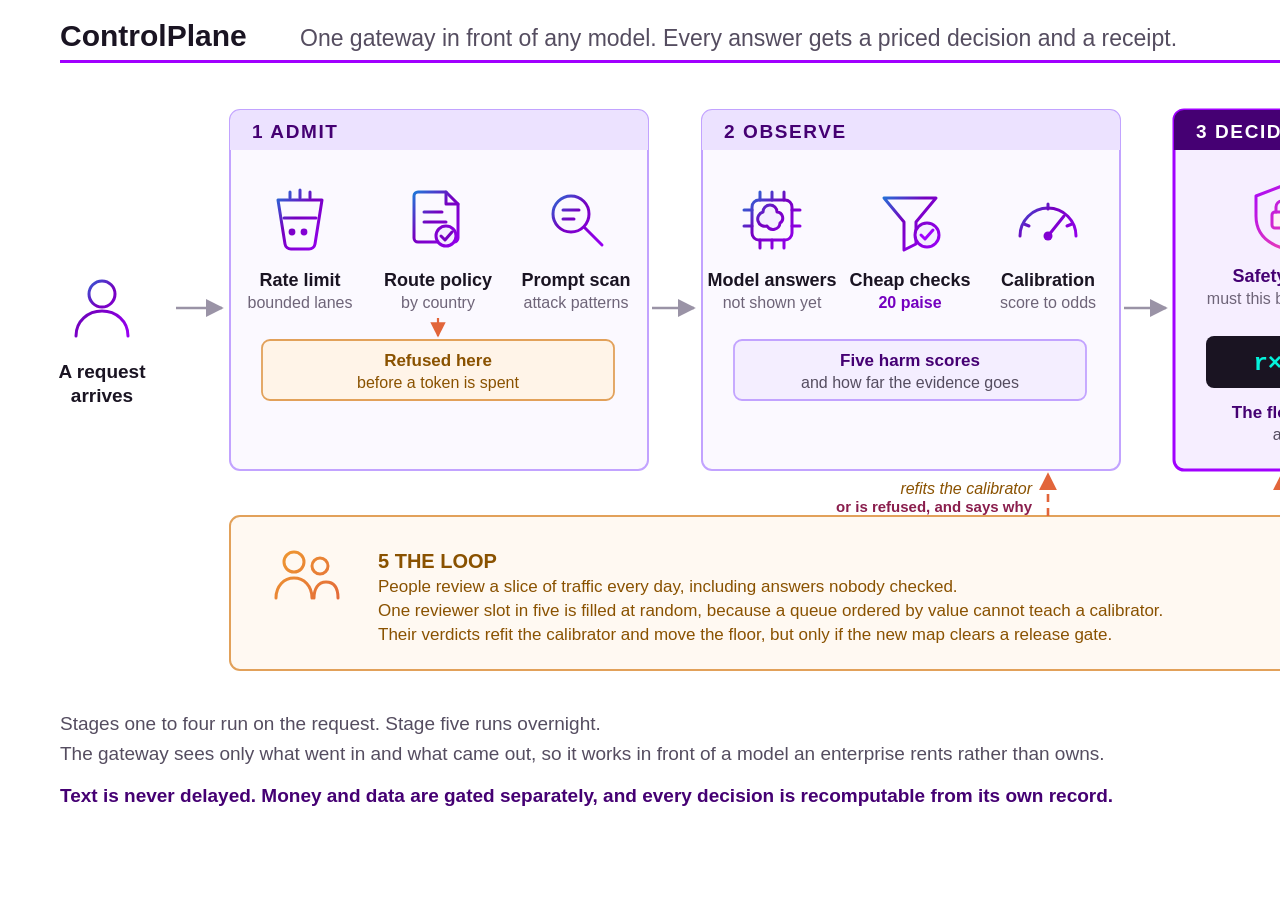
==== commit fd01c17f: "docs: bring every remaining surface up to the current version Swept all 149 tracked files against th" ====
--- a/docs/images/architecture.html
+++ b/docs/images/architecture.html
@@ -2,7 +2,7 @@
 <html><head><meta charset="utf-8">
 <style>html,body{margin:0;padding:0;background:#fff}svg{display:block}
 .t{font-family:"Graphik","Segoe UI",Arial,sans-serif}</style></head><body>
-<svg xmlns="http://www.w3.org/2000/svg" width="2040" height="800" viewBox="0 0 2040 800" class="t">
+<svg xmlns="http://www.w3.org/2000/svg" width="2040" height="836" viewBox="0 0 2040 836" class="t">
 <defs>
   <linearGradient id="gp" gradientUnits="userSpaceOnUse" x1="4" y1="4" x2="72" y2="72">
     <stop offset="0" stop-color="#00A3E0"/><stop offset="0.45" stop-color="#7500C0"/><stop offset="1" stop-color="#A100FF"/>
@@ -235,24 +235,26 @@
 <text x="1760" y="398" font-size="17" font-weight="600" fill="#8A1E4D">Only the action waits</text>
 
 <!-- ============== AUDIT LOOP ============== -->
-<rect x="230" y="516" width="1750" height="118" rx="10" fill="#FFF9F2" stroke="#E2A15A" stroke-width="2"/>
+<rect x="230" y="516" width="1750" height="154" rx="10" fill="#FFF9F2" stroke="#E2A15A" stroke-width="2"/>
 <g transform="translate(268,538)"><use href="#i-people"/></g>
 <text x="378" y="568" font-size="20" font-weight="700" fill="#8A5200">5   THE LOOP</text>
-<text x="378" y="596" font-size="17" fill="#8A5200">People review a slice of traffic every day, including answers nobody checked.</text>
-<text x="378" y="620" font-size="17" fill="#8A5200">Their verdicts retrain the calibrator, re price the checks, and move the floor.</text>
+<text x="378" y="592" font-size="17" fill="#8A5200">People review a slice of traffic every day, including answers nobody checked.</text>
+<text x="378" y="616" font-size="17" fill="#8A5200">One reviewer slot in five is filled at random, because a queue ordered by value cannot teach a calibrator.</text>
+<text x="378" y="640" font-size="17" fill="#8A5200">Their verdicts refit the calibrator and move the floor, but only if the new map clears a release gate.</text>
 
 <path d="M1810 470 L1810 494 L1500 494 L1500 512" fill="none" stroke="#E2653A" stroke-width="2.6" stroke-dasharray="8 6" marker-end="url(#aro)"/>
 <text x="1524" y="508" font-size="16" fill="#8A5200" font-style="italic">every decision is logged</text>
 
 <path d="M1048 516 L1048 474" fill="none" stroke="#E2653A" stroke-width="2.6" stroke-dasharray="8 6" marker-end="url(#aro)"/>
-<text x="1032" y="500" text-anchor="end" font-size="16" fill="#8A5200" font-style="italic">retrains the calibrator</text>
+<text x="1032" y="494" text-anchor="end" font-size="16" fill="#8A5200" font-style="italic">refits the calibrator</text>
+<text x="1032" y="512" text-anchor="end" font-size="15" font-weight="700" fill="#8A1E4D">or is refused, and says why</text>
 
 <path d="M1282 516 L1282 474" fill="none" stroke="#E2653A" stroke-width="2.6" stroke-dasharray="8 6" marker-end="url(#aro)"/>
 <text x="1300" y="500" font-size="16" fill="#8A5200" font-style="italic">moves the floor</text>
 
 <!-- footer -->
-<text x="60" y="694" font-size="19" fill="#554D60">Stages one to four run on the request. Stage five runs overnight.</text>
-<text x="60" y="724" font-size="19" fill="#554D60">The gateway sees only what went in and what came out, so it works in front of a model an enterprise rents rather than owns.</text>
-<text x="60" y="766" font-size="19" font-weight="700" fill="#450073">Text is never delayed. Money and data are gated separately, and every decision is recomputable from its own record.</text>
+<text x="60" y="730" font-size="19" fill="#554D60">Stages one to four run on the request. Stage five runs overnight.</text>
+<text x="60" y="760" font-size="19" fill="#554D60">The gateway sees only what went in and what came out, so it works in front of a model an enterprise rents rather than owns.</text>
+<text x="60" y="802" font-size="19" font-weight="700" fill="#450073">Text is never delayed. Money and data are gated separately, and every decision is recomputable from its own record.</text>
 </svg>
 </body></html>
